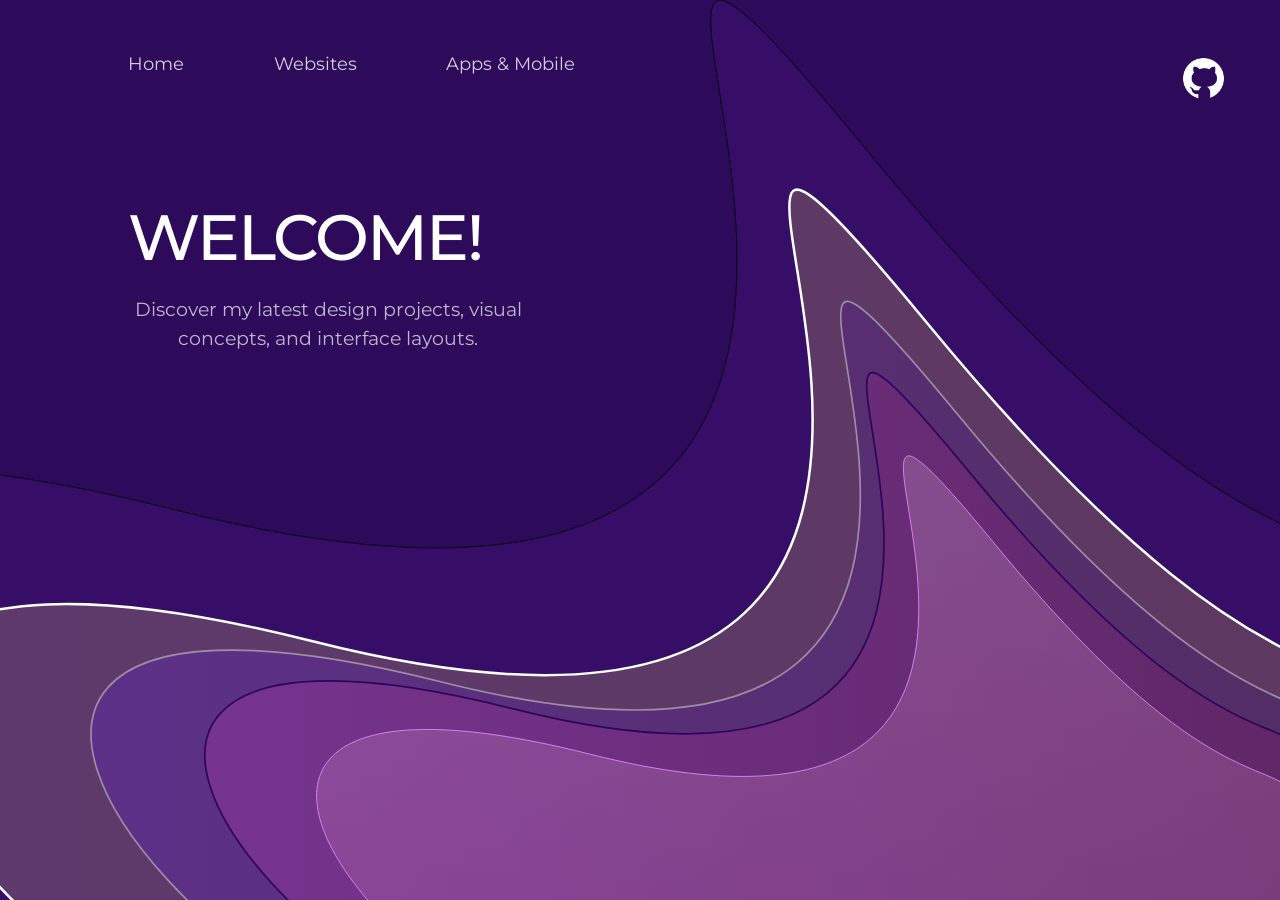
==== index.html @ 8dd44ebf "initial commit" ====
<!DOCTYPE html>
<html lang="en">
<head>
    <meta charset="UTF-8">
    <meta name="viewport" content="width=device-width, initial-scale=1.0">

    <title>Portofolio</title>
    <link rel="stylesheet" href="style.css">
    <link href="" rel="stylesheet">
</head>
<body class="home-page">

    <nav>
        <div class="nav-links">
            <a href="index.html">Home</a>
            <a href="websites.html">Websites</a>
            <a href="apps.html">Apps & Mobile</a>
        </div>
        <div class="nav-icon">
            <a href="https://github.com/Bianca-26" class="GitHub-box">
                <img src="images/GitHub.svg" alt="GitHub">
            </a>
        </div>
    </nav>

    <section class="hero">

         <div class="Waves">
            <img src="images/waves.svg" alt="waves" class="bg-svg">
        </div>

        <div class="content">
            <h1>WELCOME!</h1>
            <p>Discover my latest design projects, visual concepts, and interface layouts.</p>
        </div>
    </section>


    <script>
    //ALT+1 ca sa deschid fereastra secreta
    window.addEventListener('keydown', function(event) {
        if (event.altKey && event.key.toLowerCase() === '1') {
            window.location.href = 'shdhgtybwgfso.html'; 
        }
    });
    </script>

</body>
</html>
---- style.css ----
@import url('https://fonts.googleapis.com/css2?family=Montserrat:wght@400;900&display=swap');

@media (max-width: 768px) {
    /* 1. Meniul și Navigația */
    nav {
        flex-direction: row !important;
        justify-content: space-between !important;
        align-items: center !important;
        padding: 5% 5% !important;
        top: 0 !important;
        left: 0 !important;
    }

    .nav-links {
        gap: 4vw !important; 
    }

    .nav-links a {
        font-size: 1rem !important; 
    }

    .GitHub-box img {
        width: 30px !important;
    }

    /* 2. Zona Hero de pe Home-Page (text + structură) */
    .home-page .hero {
        padding-top: 25vh !important; 
        display: flex !important;
        flex-direction: column !important;
        align-items: flex-start !important;
        height: 100vh !important;
        
    }

    .home-page .content {
        max-width: 90% !important;
        padding: 0 20px !important;
        box-sizing: border-box !important;
    }

    .content h1 {
        font-size: 2.5rem !important; /* Mărește textul WELCOME pe mobil */
        letter-spacing: -1px !important;
    }

    p {
        font-size: 1.2rem !important; /* Face descrierea lizibilă pe mobil */
        max-width: 100% !important;
        text-align: left !important;
    }

    /* 3. CONTROLUL VALURILOR (Aici se rezolvă problema din poză) */
    .home-page .Waves,
    .apps-page .Waves {
        height: auto !important; /* Forțează auto și pe mobil */
    }
    
    .bg-svg, .bg-svg2 {
        position: absolute;
        width: 250% !important;  /* O facem mai lată decât ecranul ca să o mărim */
        height: auto !important;
        
        /* CONTROLUL VIZUAL MANUAL: */
        bottom: 10px !important; /* O poți împinge în jos (valori negative) sau în sus ca să o tai cum vrei */
        left: 70% !important;     /* O poziționăm pe centru */
        transform: translateX(-50%) scale(1.2) !important; /* scale(1.2) o mărește cu 20% în plus */
        
        object-fit: contain !important;
    }
    .projects-grid,
    .websites-page .projects-grid,
    .apps-page .projects-grid {
        position: relative !important;
        z-index: 5 !important; /* Forțează tot grid-ul să stea PESTE valuri (5 > 1) */
        background-color: transparent !important; /* Face containerul transparent ca să vezi valurile în spate */
        margin-top: 15% !important; /* Ajustează spațiul de sus pe mobil ca să nu se suprapună cu titlul */
        padding: 20px 5% !important;
    }

    .project-card {
        width: 100% !important;
        background-color: #170030 !important; /* Cardul rămâne solid opac pentru ca textul să fie perfect lizibil */
        padding: 25px !important;
        box-sizing: border-box !important;
    }
    
}


body.home-page{

    margin: 0;
    padding: 0;
    font-family: 'Montserrat', sans-serif;
    background-color: #2D0B5A; 
    color: white;
    height: 100vh;
    overflow:hidden;
}

body.websites-page {
    margin: 0;
    padding: 0;
    font-family: 'Montserrat', sans-serif;
    background-color: #2D0B5A; 
    color: white;
    width: 100%;
    min-height: 100vh;
    overflow-x: hidden; 
}

body.apps-page{
    margin: 0;
    padding: 0;
    font-family: 'Montserrat', sans-serif;
    background-color: #2D0B5A; 
    color: white;
    width: 100%;
    min-height: 100vh;
    overflow-x: hidden;
}

.container{
    display: flex;
    justify-content: center;
    align-items: center;
    height: 100vh;
    width: 100%;
    position: relative;
}

nav {
    position: absolute;
    top: 3%;
    left: 3%;
    width: 100%;
    z-index: 10;
    display: flex;
    justify-content: space-between;
    padding: 2% 7%;
    box-sizing: border-box;
}

.nav-links {
    display: flex;
    gap: 7vw;
}

.nav-links a {
    color: white;
    text-decoration: none;
    font-size: 110%;
    font-weight: 400;
    opacity: 0.8;
    position: relative; 
   
    transition: opacity 0.3s;
}

.nav-links a::after {
    content: '';
    position: absolute;
    bottom: 0;
    left: 0;
    width: 0;
    height: 2px;
    background-color: white;
    transition: width 0.3s ease;
}

.nav-links a:hover::after {
    width: 100%; 
}

.nav-links a:hover {
    opacity: 1;
}
.GitHub-box {
    display: flex;
    align-items: center;
}

.GitHub-box img {
    width: 4vw;
    min-width: 30px;
    height: auto;
    display: block; 
}

.home-page .hero{
    position: relative;
    margin: 0;
    width: 100%;
    height: 100vh;
    display: flex;
    align-items: flex-start; 
    padding-top: 22vh; 
    padding-left: 10%;
    box-sizing: border-box;
    overflow: hidden;
}

.home-page .Waves {
    position: absolute;
    left: 0;
    bottom: 0;
    width: 100%;
    height: 100%;
    z-index: 1; 
}


.apps-page .Waves {
    position: absolute;
    bottom: 0;
    left: 0;
    width: 100%;
    height: 100%; 
    z-index: 1;
    pointer-events: none;
}

.bg-svg {
    width: 100%;
    height: 100%;
    bottom:0;
    object-fit: cover;
    object-position: bottom; 
    opacity: 100%;
}

 .bg-svg2 {
    width: 100%;
    height: 100%;
    bottom:0;
    object-fit: cover;
    object-position: bottom; 
    opacity: 50%;
}

.lines-svg {
    position: absolute; 
    bottom: -1px;
    left: 0;
    width: 100%;
    min-width: 100vw;
    object-fit: cover;
    display: block;
}

.warn-svg {
    position: absolute; 
    bottom: -200px;
    left: 0;
    width: 100%;
    min-width: 100vw;
    z-index: 99;
    display: block;
    object-fit: cover;
}


.home-page .content {
    position: relative;
    z-index: 2;
    animation: growIn 1s ease-out forwards;
}

@keyframes growIn {
    from {
        transform: scale(0.8); 
        opacity: 0;          
    }
    to {
        transform: scale(1);   
        opacity: 1;     
    }
}

.content h1 {
    font-size: 5vw;
    font-weight: 510;
    margin: 0;
    letter-spacing: -2px;
}

p {
    font-size: 1.5vw;
    max-width: 400px;
    line-height: 1.5;
    opacity: 0.7;
    text-align: center;
}

.content-2{

    display: flex;
    justify-content: center; 
    align-items: center;    
    width: 100%;
    height: 50vh;         
    text-align: center;
    position: relative;
    z-index: 2;
}

.content-2 h1 {
    font-size: 5vw;
    font-family: 'Montserrat', sans-serif !important;
    font-weight: 510;
    letter-spacing: -2px;
    margin: 0;   
}

#lottie-animation {
    position: absolute;
    top: 95%;
    left: 80%;
    transform: translateX(-50%);
    width: 200px;
    height: auto;
    z-index: 1; 
    pointer-events: none; 
}

.admin-wrapper {
    display: flex;
    justify-content: center;
    align-items: center;
    gap: 200px;
    padding: 50px;
    top: 5%;
    width: 100%;
    position: relative;
    z-index: 10;
}

.admin-card{
    width: 400px;            
    min-height: 500px;       
    background-color: #170030; 
    border-radius: 30px;     
    padding: 30px;
    box-shadow: 0 10px 30px rgba(0,0,0,0.5);
}
.admin-card h2{
    color: white;
    text-align: center;
    font-family: 'Montserrat', sans-serif;
}

.admin-card h2 {
    font-size: 2vw;
    margin-bottom: 20px;
    font-weight: 900;
}

.form-group {
    margin-bottom: 20px;
    text-align: left; 
}

.form-group label {
    display: block;
    font-size: 0.9rem;
    margin-bottom: 8px;
    opacity: 0.8;
}


input[type="text"], textarea {
    width: 100%;
    background-color: #1F023F; 
    border: none;
    border-radius: 15px;
    padding: 12px 15px;
    color: white;
    font-family: 'Montserrat', sans-serif;
    box-sizing: border-box; 
    outline: none; 
    height: 50px;
}

textarea {
    height: 100px;
    resize: none; 
}

/* Butonul de Update */
.update-btn {
    display: block;
    width: 50%;
    background-color: #E086FF; 
    color: #170030;
    font-size: 100%;
    border: none;
    border-radius: 20px;
    padding: 12px;
    font-weight: 900;
    font-family: 'Montserrat';
    cursor: pointer;
    transition: 0.3s ease;
    margin-top: 40px;
    margin-left: auto;
    margin-right: auto;
}

.update-btn:hover {
    background-color: #f0b3ff;
    transform: translateY(-2px);
}

.projects-grid {
    display: flex;
    flex-direction: column;
    align-items: center;   
    gap: 60px;             
    margin-bottom: 100px;
    padding: 50px 10%;
    background-color: #2D0B5A;
    margin-top: 25%;
}

.apps-page .projects-grid {
    margin-top: 12%;
}


.project-card {
    width: 100%;            
    max-width: 1000px; 
    background-color: #170030;
    border-radius: 25px;
    padding: 40px;
    border: 1px solid rgba(255, 255, 255, 0.1);
    display: flex;
    flex-direction: column; 
    align-items:normal;
    gap: 25px;
    transition: transform 0.3s ease;
}


.project-card h3 {
    margin: 0 0 15px 0;
    font-size: 1.5rem;
    font-weight: 900;
}

.view-project-btn {
    display: inline-block;
    margin-top: 20px;
    color: #E086FF;
    text-decoration: none;
    font-weight: 900;
    border-bottom: 2px solid transparent;
    transition: 0.3s;
}

html, body {
    overflow-x: hidden; 
}

.figma-embed-container {
    margin-top: 20px;
    width: 100%;
    border-radius: 15px;
    overflow: hidden;
    box-shadow: 0 10px 30px rgba(0,0,0,0.3);
}

.figma-embed-container iframe {
    display: block;
    background: #1e1e1e; 
}

.project-info h3 {
    font-size: 2.5rem;
    margin-bottom: 30px; /* Am mărit spațiul între titlu și descriere */
    text-align: left;
}

.project-info p {
    font-size: 1.1rem;
    max-width: 100%;
    text-align: left;
    opacity: 0.8;
    line-height: 1.6;
    margin-bottom: 40px; /* Am mărit spațiul între descriere și buton */
}
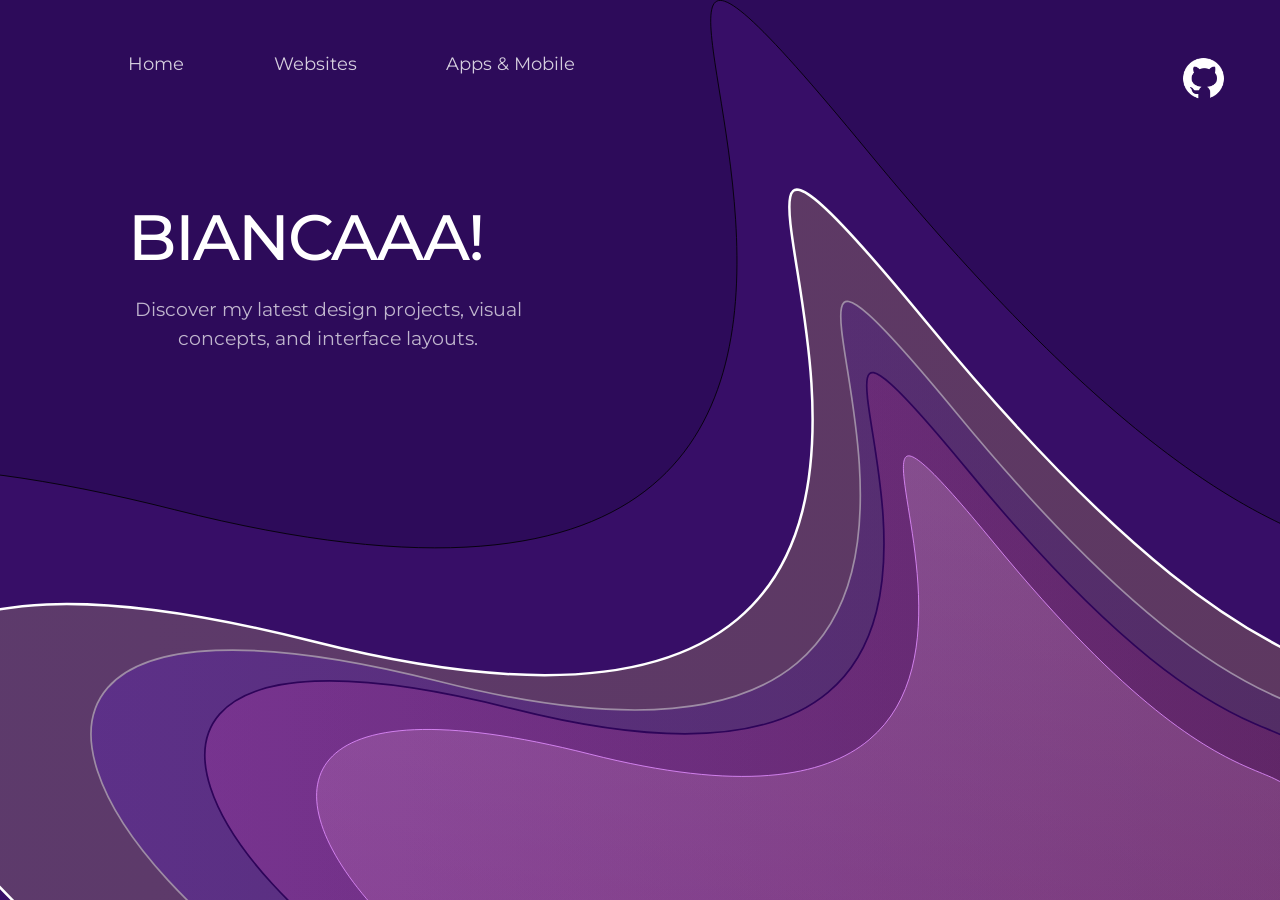
==== commit 81f76a93: "NUMEE" ====
--- a/index.html
+++ b/index.html
@@ -30,7 +30,7 @@
         </div>
 
         <div class="content">
-            <h1>WELCOME!</h1>
+            <h1>BIANCAAA!</h1>
             <p>Discover my latest design projects, visual concepts, and interface layouts.</p>
         </div>
     </section>
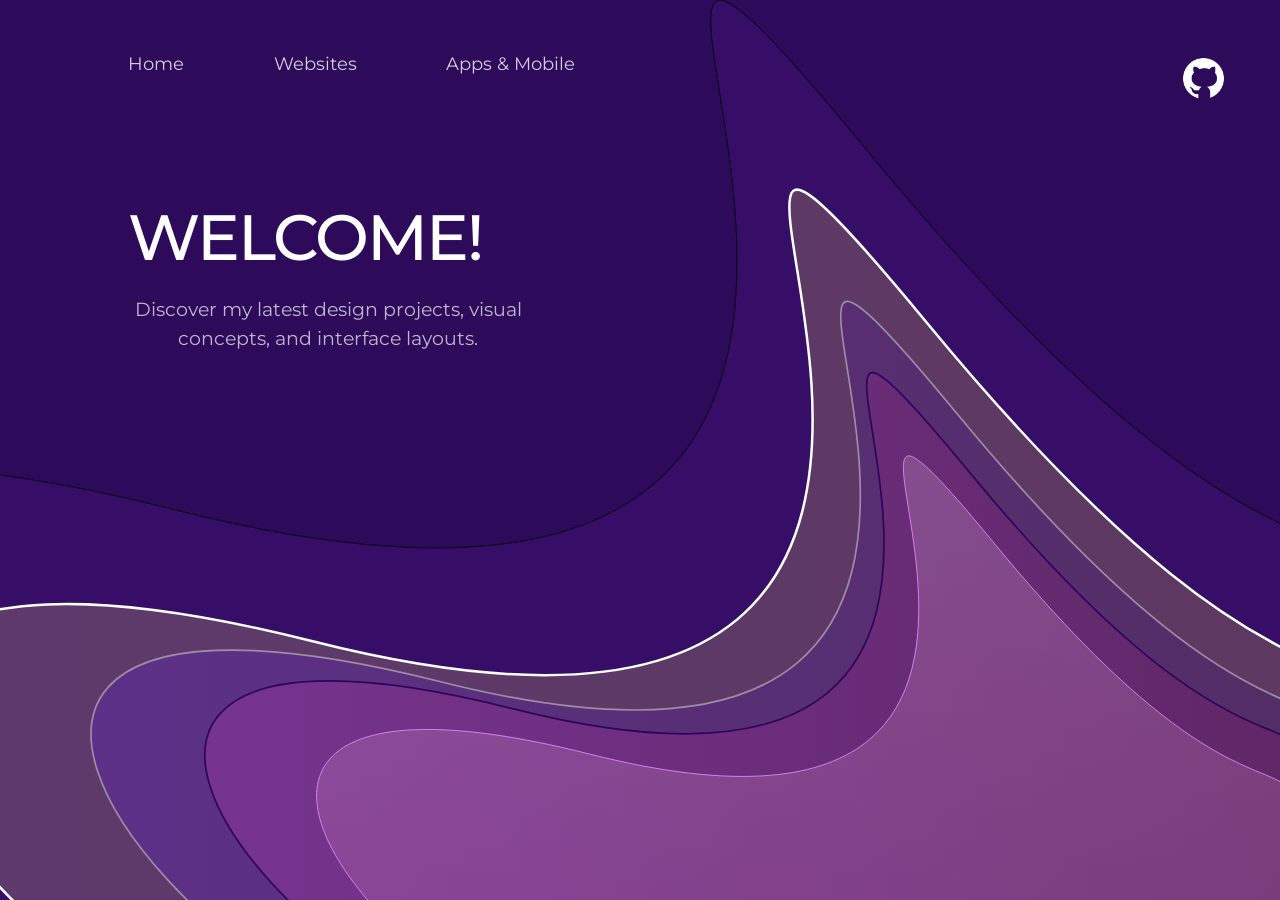
==== commit 377e90f2: "Var 1" ====
--- a/index.html
+++ b/index.html
@@ -30,7 +30,7 @@
         </div>
 
         <div class="content">
-            <h1>BIANCAAA!</h1>
+            <h1>WELCOME!</h1>
             <p>Discover my latest design projects, visual concepts, and interface layouts.</p>
         </div>
     </section>
